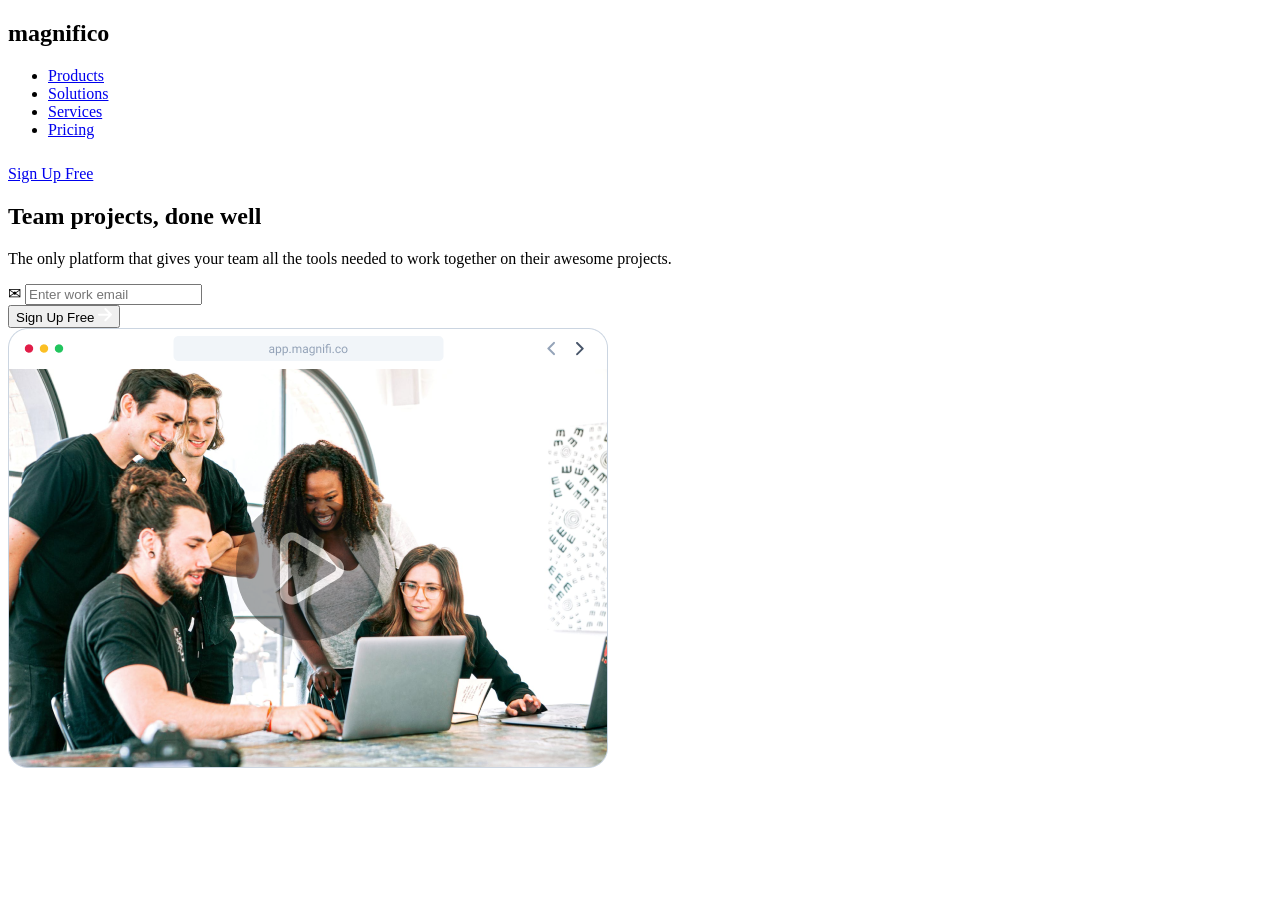
==== index.html @ 5f05c576 "добавил main в html" ====
<!doctype html>
<html lang="en">
  <head>
    <meta charset="UTF-8" />
    <meta name="viewport" content="width=device-width, initial-scale=1.0" />
    <title>Magnifico</title>
    <link rel="stylesheet" href="css/style.css" />
  </head>
  <body>
    <!-- // ограничить ширину страницы на 1280px и центрировать -->
    <section class="container">
      <!-- navigation bar -->
      <header class="header">
        <h1 class="header-title">magnifico</h1>
        <nav class="nav">
          <ul class="nav-list">
            <li class="nav-item"><a href="#" class="nav-link">Products</a></li>
            <li class="nav-item"><a href="#" class="nav-link">Solutions</a></li>
            <li class="nav-item"><a href="#" class="nav-link">Services</a></li>
            <li class="nav-item"><a href="#" class="nav-link">Pricing</a></li>
          </ul>
        </nav>
        <a href="#" class="button"
          >Sign Up Free<img src="images/header-arrow-right.svg" class=""
        /></a>
      </header>
      <!-- main part -->
      <main class="main">
        <h1 class="main-title">Team projects, done well</h1>
        <p class="main-subtitle">The only platform that gives your team all the tools needed to work together on their awesome projects. </p>
        <!-- field for sending mail and button -->
        <form class="main-email-form">
          <div class="input-group">
            <span class="icon">✉</span>
            <input type="email" placeholder="Enter work email" required />
          </div>
          <button type="submit" class="btn-submit">
            Sign Up Free <span><img src="images/main-arrow.svg" class="" /></span>
          </button>
        </form>
        <div class="main-image">
          <img src="images/main.png" alt="Main Image" />
        </div>
      </main>


    </section>
  </body>
</html>
---- css/style.css ----
/* базовые стили */
@import 'basic/reset.css';
@import 'basic/fonts.css';
@import 'basic/vars.css';
@import 'basic/global.css';


/* Home */
@import 'home/hero.css';
@import 'home/section.css';


/* Components */
@import 'components/footer.css';
@import 'components/header.css';
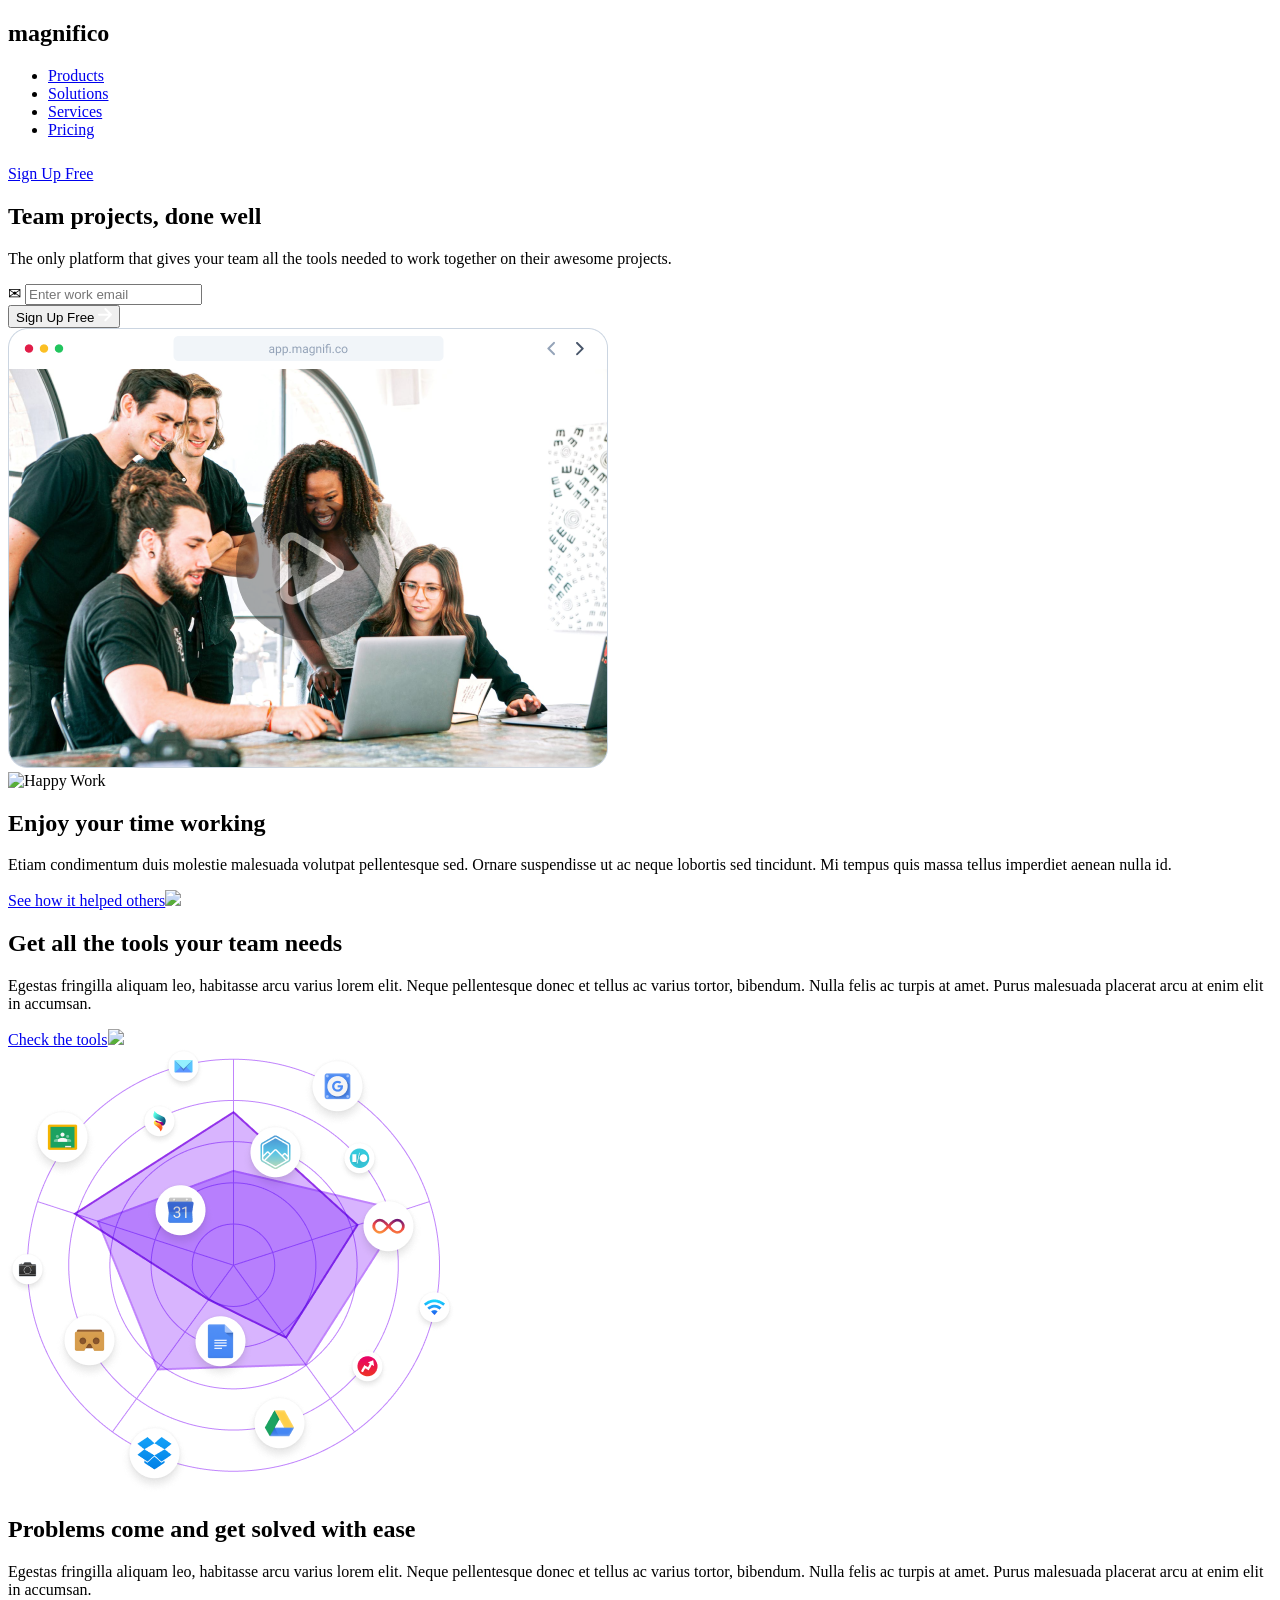
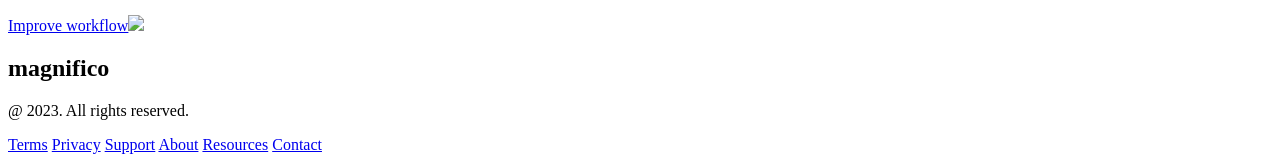
==== commit b87ffa74: "случайно доделал html и поправил css" ====
--- a/index.html
+++ b/index.html
@@ -24,10 +24,14 @@
           >Sign Up Free<img src="images/header-arrow-right.svg" class=""
         /></a>
       </header>
+
       <!-- main part -->
       <main class="main">
         <h1 class="main-title">Team projects, done well</h1>
-        <p class="main-subtitle">The only platform that gives your team all the tools needed to work together on their awesome projects. </p>
+        <p class="main-subtitle">
+          The only platform that gives your team all the tools needed to work
+          together on their awesome projects.
+        </p>
         <!-- field for sending mail and button -->
         <form class="main-email-form">
           <div class="input-group">
@@ -35,7 +39,8 @@
             <input type="email" placeholder="Enter work email" required />
           </div>
           <button type="submit" class="btn-submit">
-            Sign Up Free <span><img src="images/main-arrow.svg" class="" /></span>
+            Sign Up Free
+            <span><img src="images/main-arrow.svg" class="" /></span>
           </button>
         </form>
         <div class="main-image">
@@ -43,7 +48,94 @@
         </div>
       </main>
 
+      <!-- Happy-work -->
+      <section class="happy-work">
+        <div class="happy-work-images">
+          <img
+            class="happy-work-image"
+            src="images/Happy-section-image.png"
+            alt="Happy Work"
+          />
+        </div>
+        <div class="happy-work-content">
+          <h2 class="happy-work-title">Enjoy your time working</h2>
+          <p class="happy-work-subtitle">
+            Etiam condimentum duis molestie malesuada volutpat pellentesque sed.
+            Ornare suspendisse ut ac neque lobortis sed tincidunt. Mi tempus
+            quis massa tellus imperdiet aenean nulla id.
+          </p>
+          <a href="#" class="happy-work-link"
+            >See how it helped others<img
+              src="images/happy-work-arrow-blue.svg"
+              class="happy-work-arrow-blue"
+          /></a>
+        </div>
+      </section>
 
+      <!-- Tools-Team -->
+      <section class="tools-team">
+        <div class="tools-team-content">
+          <h2 class="tools-team-title">Get all the tools your team needs</h2>
+          <p class="tools-team-subtitle">
+            Egestas fringilla aliquam leo, habitasse arcu varius lorem elit.
+            Neque pellentesque donec et tellus ac varius tortor, bibendum. Nulla
+            felis ac turpis at amet. Purus malesuada placerat arcu at enim elit
+            in accumsan.
+          </p>
+          <a href="#" class="tools-team-link"
+            >Check the tools<img
+              src="images/happy-work-arrow-blue.svg"
+              class="happy-work-arrow-blue"
+          /></a>
+        </div>
+        <div class="tools-team-images">
+          <img
+            class="tools-team-image"
+            src="images/team-tools-images.png"
+            alt="Tools Team"
+          />
+        </div>
+      </section>
+
+      <!-- Problems-easy -->
+      <section class="problems-easy">
+        <div class="problems-easy">
+          <div class="problems-easy-content">
+            <h2 class="problems-easy-title">
+              Problems come and get solved with ease
+            </h2>
+            <p class="problems-easy-subtitle">
+              Egestas fringilla aliquam leo, habitasse arcu varius lorem elit.
+              Neque pellentesque donec et tellus ac varius tortor, bibendum.
+              Nulla felis ac turpis at amet. Purus malesuada placerat arcu at
+              enim elit in accumsan.
+            </p>
+            <a href="#" class="problems-easy-link"
+              >Improve workflow<img
+                src="images/happy-work-arrow-blue.svg"
+                class="happy-work-arrow-blue"
+            /></a>
+          </div>
+        </div>
+      </section>
+
+      <!-- Footer -->
+      <footer class="footer">
+        <div class="footer-logo">
+          <h2 class="footer-logo-text">magnifico</h2>
+        </div>
+        <div class="license">
+          <p class="license-text">@ 2023. All rights reserved.</p>
+        </div>
+        <div class="helpful-links">
+          <a href="#" class="helpful-link">Terms</a>
+          <a href="#" class="helpful-link">Privacy</a>
+          <a href="#" class="helpful-link">Support</a>
+          <a href="#" class="helpful-link">About</a>
+          <a href="#" class="helpful-link">Resources</a>
+          <a href="#" class="helpful-link">Contact</a>
+        </div>
+      </footer>
     </section>
   </body>
 </html>
--- a/css/style.css
+++ b/css/style.css
@@ -6,11 +6,12 @@
 
 
 /* Home */
-@import 'home/hero.css';
-@import 'home/section.css';
+@import 'components/header.css';
+@import 'components/footer.css';
 
 
 /* Components */
-@import 'components/footer.css';
-@import 'components/header.css';
+@import 'components/happy-work.css';
+@import 'components/tools-team.css';
+@import 'home/problems-easy.css';
 
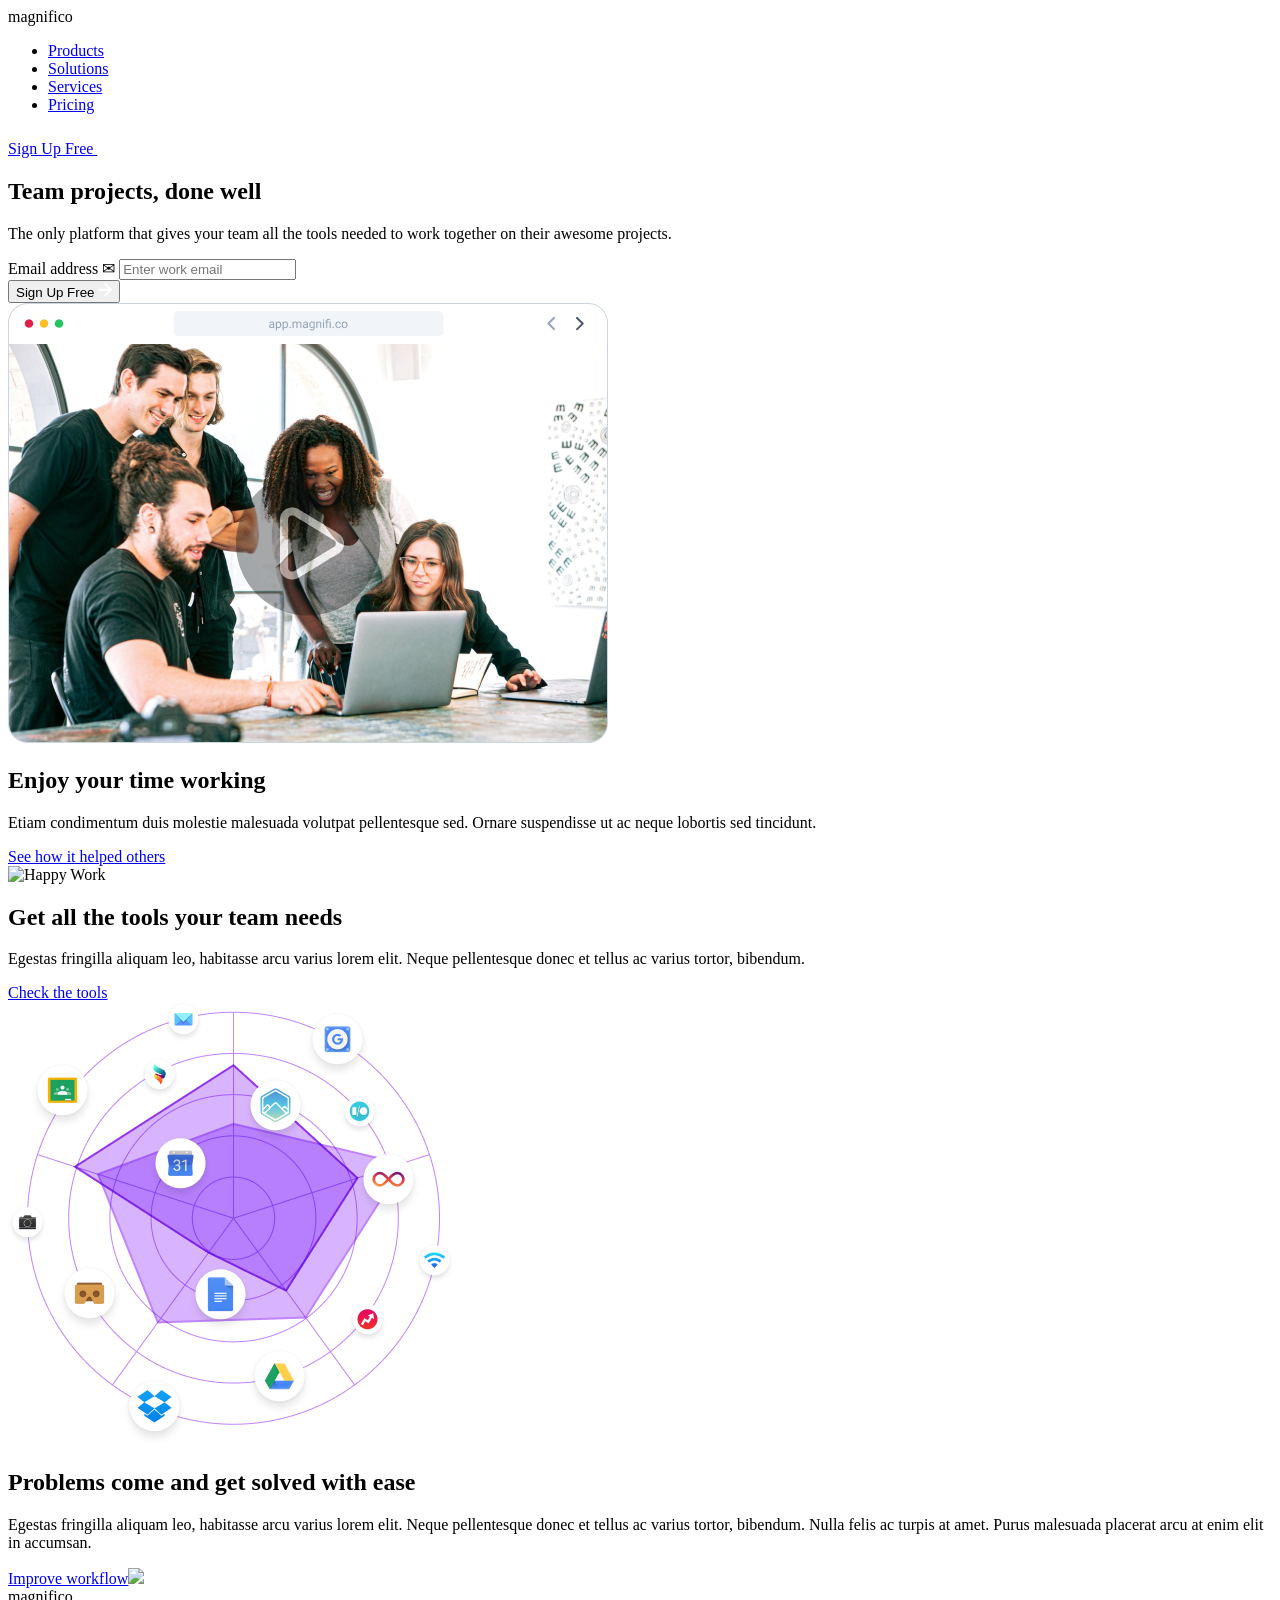
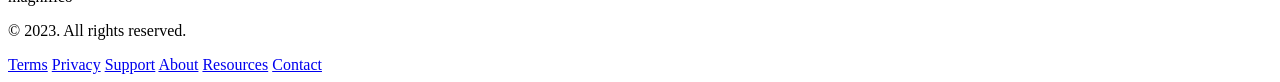
==== commit 7432972a: "опять поправил html" ====
--- a/index.html
+++ b/index.html
@@ -3,15 +3,13 @@
   <head>
     <meta charset="UTF-8" />
     <meta name="viewport" content="width=device-width, initial-scale=1.0" />
-    <title>Magnifico</title>
+    <title>Magnifico - Team Projects Done Well</title>
     <link rel="stylesheet" href="css/style.css" />
   </head>
   <body>
-    <!-- // ограничить ширину страницы на 1280px и центрировать -->
-    <section class="container">
-      <!-- navigation bar -->
+    <div class="container">
       <header class="header">
-        <h1 class="header-title">magnifico</h1>
+        <div class="header-logo">magnifico</div>
         <nav class="nav">
           <ul class="nav-list">
             <li class="nav-item"><a href="#" class="nav-link">Products</a></li>
@@ -20,122 +18,118 @@
             <li class="nav-item"><a href="#" class="nav-link">Pricing</a></li>
           </ul>
         </nav>
-        <a href="#" class="button"
-          >Sign Up Free<img src="images/header-arrow-right.svg" class=""
-        /></a>
+        <a href="#" class="button">
+          Sign Up Free
+          <img src="images/header-arrow-right.svg" alt=""  />
+        </a>
       </header>
 
-      <!-- main part -->
       <main class="main">
-        <h1 class="main-title">Team projects, done well</h1>
-        <p class="main-subtitle">
-          The only platform that gives your team all the tools needed to work
-          together on their awesome projects.
-        </p>
-        <!-- field for sending mail and button -->
-        <form class="main-email-form">
-          <div class="input-group">
-            <span class="icon">✉</span>
-            <input type="email" placeholder="Enter work email" required />
+
+        <!-- team projects -->
+        <section class="hero">
+          <h1 class="main-title">Team projects, done well</h1>
+          <p class="main-subtitle">
+            The only platform that gives your team all the tools needed to work
+            together on their awesome projects.
+          </p>
+          <!-- form email -->
+          <form class="main-email-form">
+            <div class="input-group">
+              <label for="email-input" class="visually-hidden"
+                >Email address</label
+              >
+              <span class="icon" >✉</span>
+              <input
+                type="email"
+                id="email-input"
+                placeholder="Enter work email"
+                required
+              />
+            </div>
+            <button type="submit" class="btn-submit">
+              Sign Up Free
+              <span
+                ><img src="images/main-arrow.svg" alt="" 
+              /></span>
+            </button>
+          </form>
+
+          <div class="main-image">
+            <img src="images/main.png" alt="Dashboard interface preview" />
           </div>
-          <button type="submit" class="btn-submit">
-            Sign Up Free
-            <span><img src="images/main-arrow.svg" class="" /></span>
-          </button>
-        </form>
-        <div class="main-image">
-          <img src="images/main.png" alt="Main Image" />
-        </div>
+        </section>
+
+        <!-- Happy-work -->
+        <section class="feature-section">
+          <div class="feature-content">
+            <h2 class="feature-title">Enjoy your time working</h2>
+            <p class="feature-subtitle">
+              Etiam condimentum duis molestie malesuada volutpat pellentesque
+              sed. Ornare suspendisse ut ac neque lobortis sed tincidunt.
+            </p>
+            <a href="#" class="feature-link">See how it helped others</a>
+          </div>
+          <div class="feature-image">
+            <img src="images/Happy-section-image.png" alt="Happy Work" />
+          </div>
+        </section>
+
+        <!-- Tools-Team -->
+        <section class="feature-section feature-reverse">
+          <div class="feature-content">
+            <h2 class="feature-title">Get all the tools your team needs</h2>
+            <p class="feature-subtitle">
+              Egestas fringilla aliquam leo, habitasse arcu varius lorem elit.
+              Neque pellentesque donec et tellus ac varius tortor, bibendum.
+            </p>
+            <a href="#" class="feature-link">Check the tools</a>
+          </div>
+          <div class="feature-image">
+            <img src="images/team-tools-images.png" alt="Tools Team" />
+          </div>
+        </section>
+
+        <!-- problems-easy -->
+        <section class="problems-easy">
+          <div class="problems-easy">
+            <div class="problems-easy-content">
+              <h2 class="problems-easy-title">
+                Problems come and get solved with ease
+              </h2>
+              <p class="problems-easy-subtitle">
+                Egestas fringilla aliquam leo, habitasse arcu varius lorem elit.
+                Neque pellentesque donec et tellus ac varius tortor, bibendum.
+                Nulla felis ac turpis at amet. Purus malesuada placerat arcu at
+                enim elit in accumsan.
+              </p>
+              <a href="#" class="problems-easy-link"
+                >Improve workflow<img
+                  src="images/happy-work-arrow-blue.svg"
+                  class="happy-work-arrow-blue"
+              /></a>
+            </div>
+          </div>
+        </section>
       </main>
 
-      <!-- Happy-work -->
-      <section class="happy-work">
-        <div class="happy-work-images">
-          <img
-            class="happy-work-image"
-            src="images/Happy-section-image.png"
-            alt="Happy Work"
-          />
-        </div>
-        <div class="happy-work-content">
-          <h2 class="happy-work-title">Enjoy your time working</h2>
-          <p class="happy-work-subtitle">
-            Etiam condimentum duis molestie malesuada volutpat pellentesque sed.
-            Ornare suspendisse ut ac neque lobortis sed tincidunt. Mi tempus
-            quis massa tellus imperdiet aenean nulla id.
-          </p>
-          <a href="#" class="happy-work-link"
-            >See how it helped others<img
-              src="images/happy-work-arrow-blue.svg"
-              class="happy-work-arrow-blue"
-          /></a>
-        </div>
-      </section>
-
-      <!-- Tools-Team -->
-      <section class="tools-team">
-        <div class="tools-team-content">
-          <h2 class="tools-team-title">Get all the tools your team needs</h2>
-          <p class="tools-team-subtitle">
-            Egestas fringilla aliquam leo, habitasse arcu varius lorem elit.
-            Neque pellentesque donec et tellus ac varius tortor, bibendum. Nulla
-            felis ac turpis at amet. Purus malesuada placerat arcu at enim elit
-            in accumsan.
-          </p>
-          <a href="#" class="tools-team-link"
-            >Check the tools<img
-              src="images/happy-work-arrow-blue.svg"
-              class="happy-work-arrow-blue"
-          /></a>
-        </div>
-        <div class="tools-team-images">
-          <img
-            class="tools-team-image"
-            src="images/team-tools-images.png"
-            alt="Tools Team"
-          />
-        </div>
-      </section>
-
-      <!-- Problems-easy -->
-      <section class="problems-easy">
-        <div class="problems-easy">
-          <div class="problems-easy-content">
-            <h2 class="problems-easy-title">
-              Problems come and get solved with ease
-            </h2>
-            <p class="problems-easy-subtitle">
-              Egestas fringilla aliquam leo, habitasse arcu varius lorem elit.
-              Neque pellentesque donec et tellus ac varius tortor, bibendum.
-              Nulla felis ac turpis at amet. Purus malesuada placerat arcu at
-              enim elit in accumsan.
-            </p>
-            <a href="#" class="problems-easy-link"
-              >Improve workflow<img
-                src="images/happy-work-arrow-blue.svg"
-                class="happy-work-arrow-blue"
-            /></a>
-          </div>
-        </div>
-      </section>
-
-      <!-- Footer -->
+      <!-- footer -->
       <footer class="footer">
         <div class="footer-logo">
-          <h2 class="footer-logo-text">magnifico</h2>
+          <span class="footer-logo-text">magnifico</span>
         </div>
         <div class="license">
-          <p class="license-text">@ 2023. All rights reserved.</p>
+          <p class="license-text">&copy; 2023. All rights reserved.</p>
         </div>
-        <div class="helpful-links">
+        <nav class="helpful-links">
           <a href="#" class="helpful-link">Terms</a>
           <a href="#" class="helpful-link">Privacy</a>
           <a href="#" class="helpful-link">Support</a>
           <a href="#" class="helpful-link">About</a>
           <a href="#" class="helpful-link">Resources</a>
           <a href="#" class="helpful-link">Contact</a>
-        </div>
+        </nav>
       </footer>
-    </section>
+    </div>
   </body>
 </html>
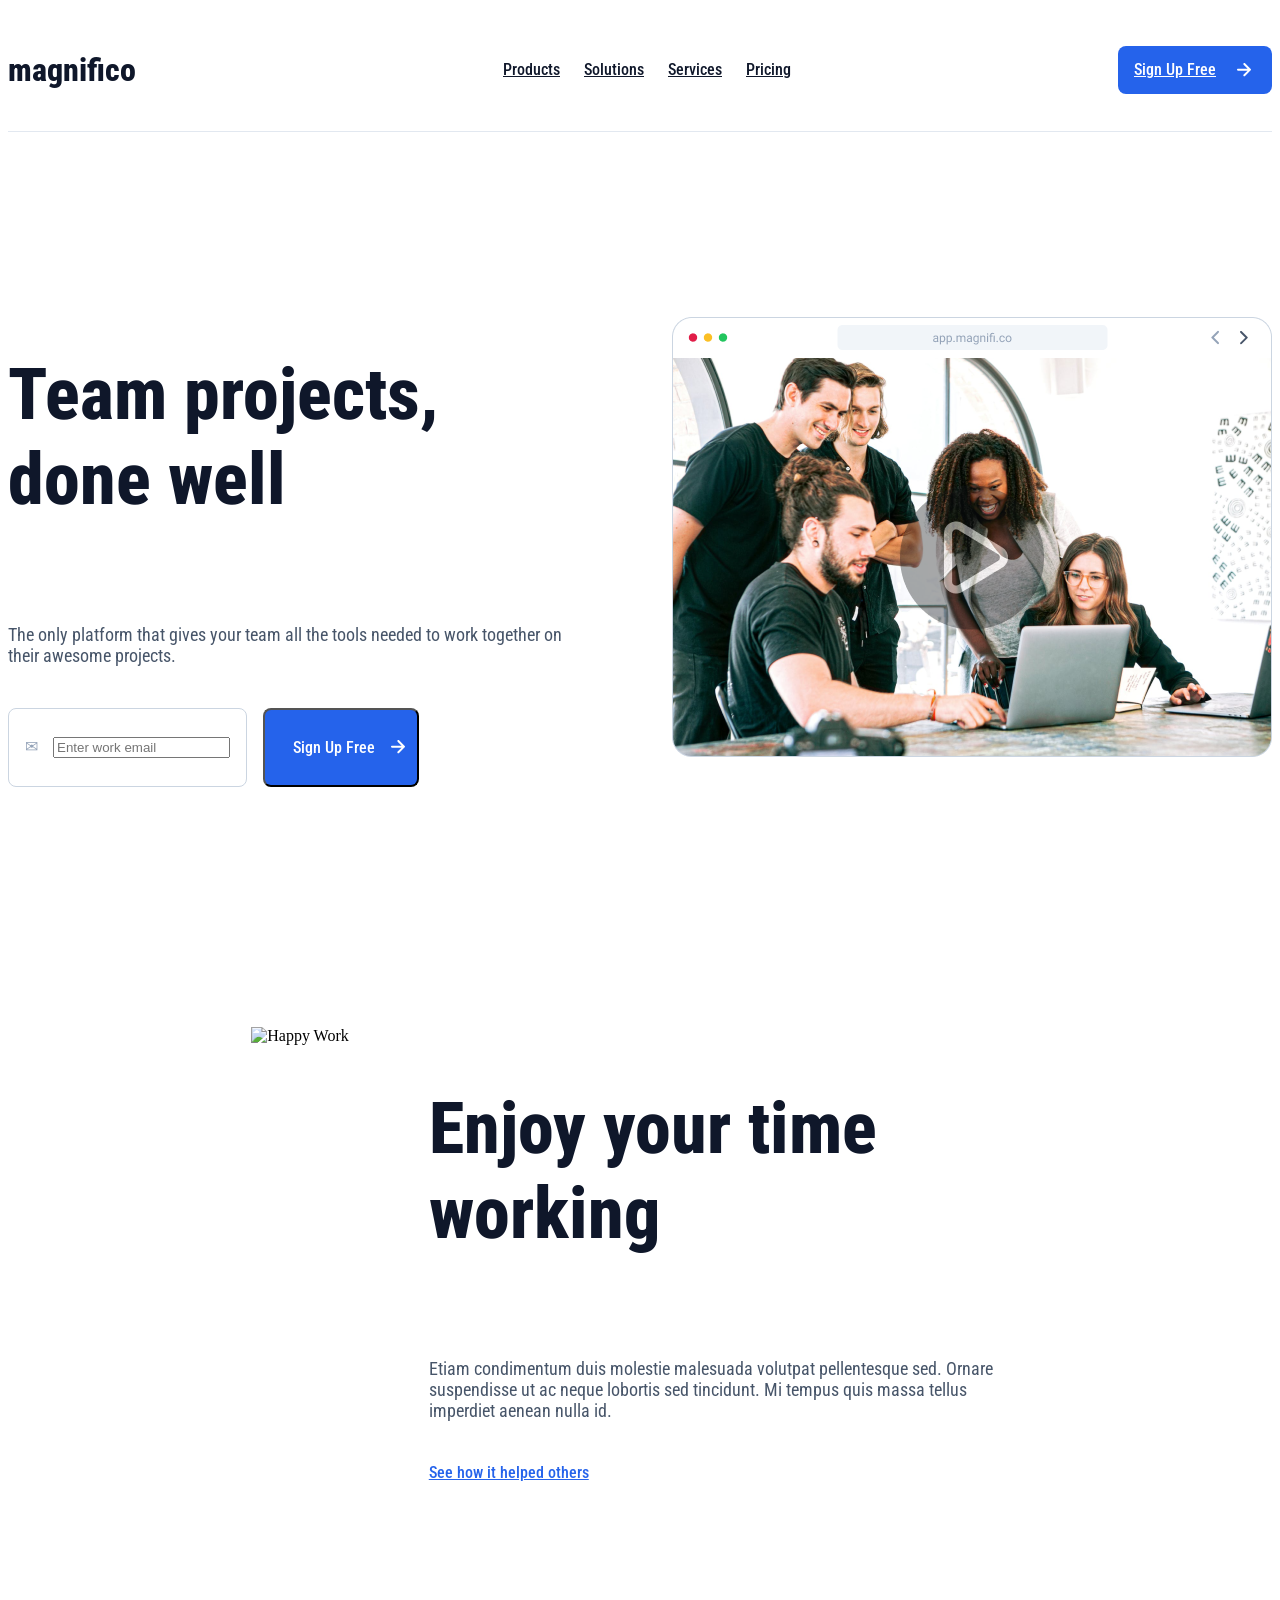
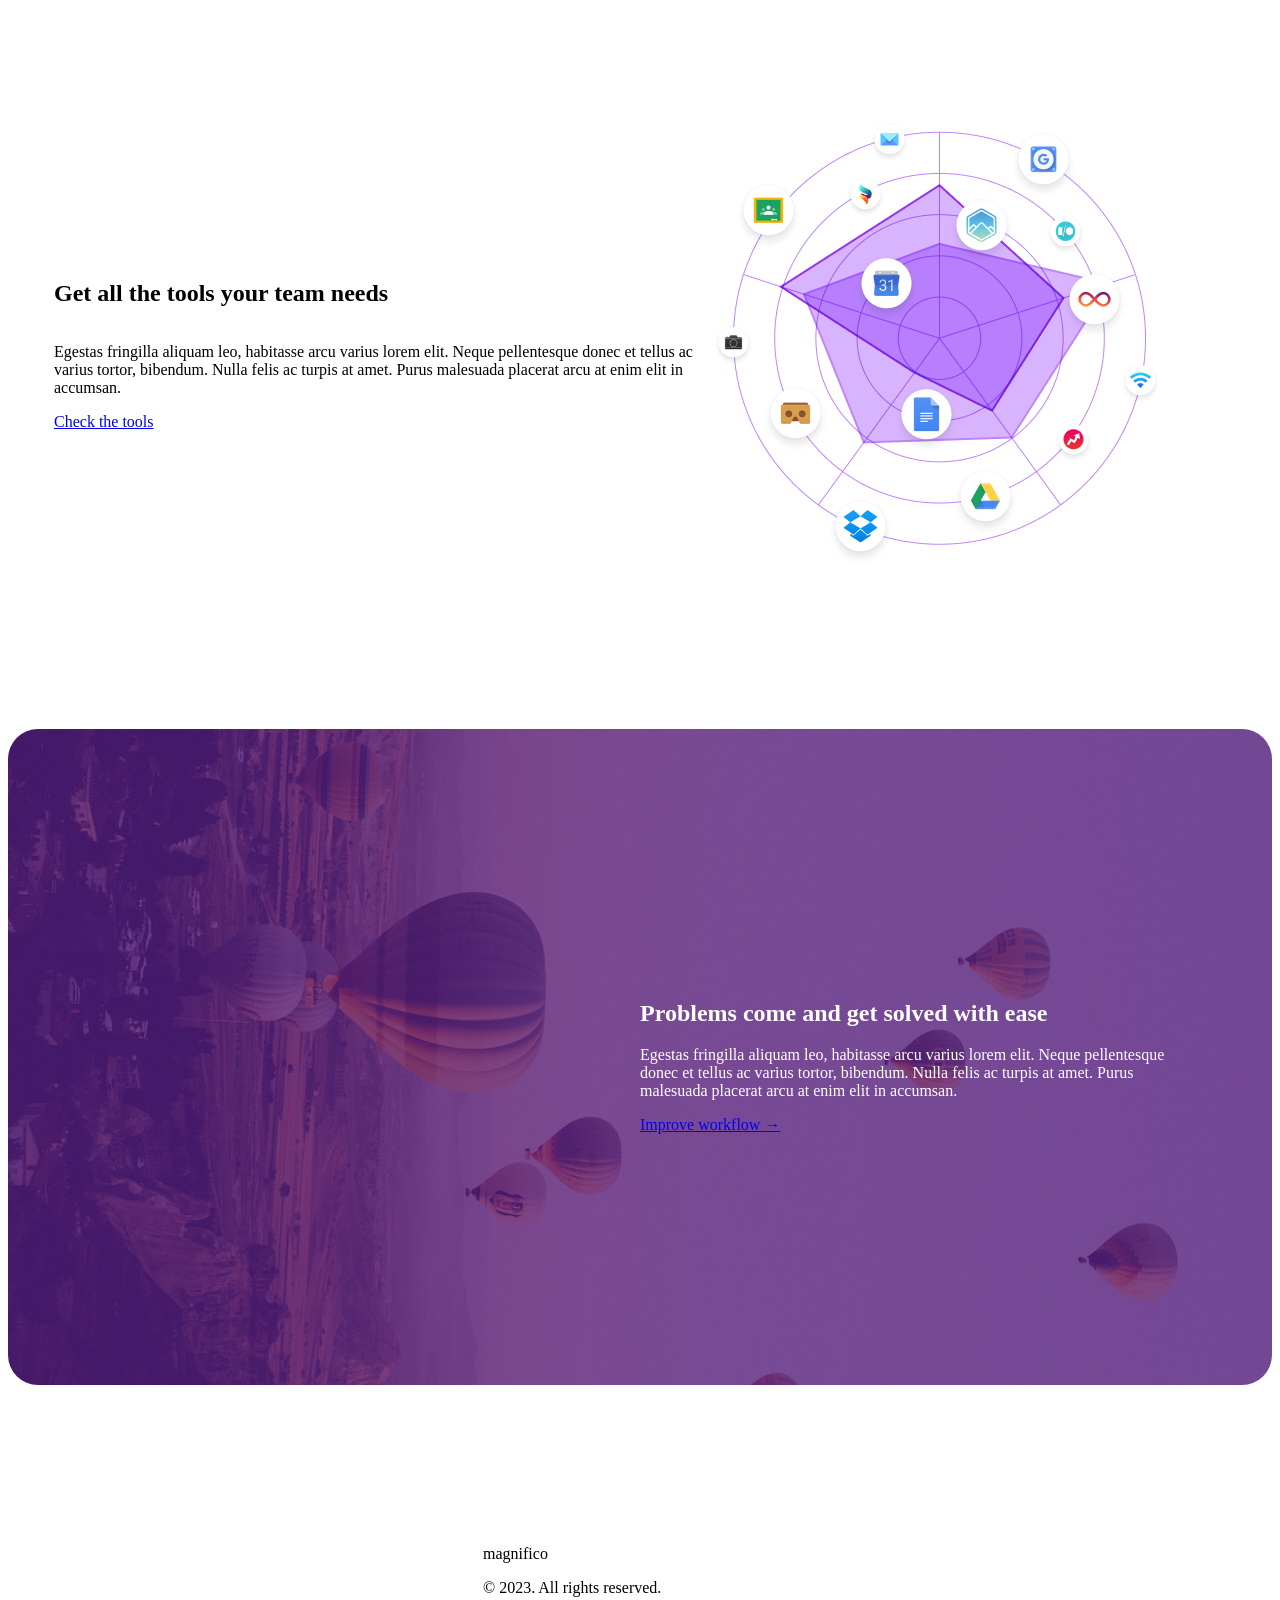
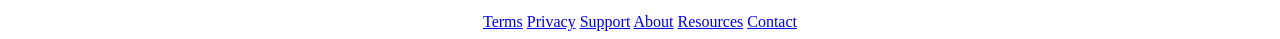
==== commit 3c1959e4: "добавил шрифты, опять поправил html, сделал половину css, сделал переменные" ====
--- a/index.html
+++ b/index.html
@@ -18,96 +18,111 @@
             <li class="nav-item"><a href="#" class="nav-link">Pricing</a></li>
           </ul>
         </nav>
-        <a href="#" class="button">
+        <a href="#" class="header-button">
           Sign Up Free
-          <img src="images/header-arrow-right.svg" alt=""  />
+          <img src="images/header-arrow-right.svg" alt="" />
         </a>
       </header>
 
       <main class="main">
-
         <!-- team projects -->
         <section class="hero">
-          <h1 class="main-title">Team projects, done well</h1>
-          <p class="main-subtitle">
-            The only platform that gives your team all the tools needed to work
-            together on their awesome projects.
-          </p>
-          <!-- form email -->
-          <form class="main-email-form">
-            <div class="input-group">
-              <label for="email-input" class="visually-hidden"
-                >Email address</label
-              >
-              <span class="icon" >✉</span>
-              <input
-                type="email"
-                id="email-input"
-                placeholder="Enter work email"
-                required
-              />
+          <div class="hero-content-form">
+            <div class="hero-content">
+              <h1 class="main-title">Team projects, done well</h1>
+              <p class="main-subtitle">
+                The only platform that gives your team all the tools needed to
+                work together on their awesome projects.
+              </p>
             </div>
-            <button type="submit" class="btn-submit">
-              Sign Up Free
-              <span
-                ><img src="images/main-arrow.svg" alt="" 
-              /></span>
-            </button>
-          </form>
-
+            <!-- form email -->
+            <form class="main-email-form">
+              <div class="input-group">
+                <span class="hero-form-icon">✉</span>
+                <input
+                  type="email"
+                  class="email-input"
+                  placeholder="Enter work email"
+                  required
+                />
+              </div>
+              <button type="submit" class="hero-form-btn">
+                <p class="hero-form-btn-text">Sign Up Free</p>
+                <span class="hero-form-btn-span"
+                  ><img src="images/main-arrow.svg" alt=""
+                /></span>
+              </button>
+            </form>
+          </div>
           <div class="main-image">
             <img src="images/main.png" alt="Dashboard interface preview" />
           </div>
         </section>
 
         <!-- Happy-work -->
-        <section class="feature-section">
-          <div class="feature-content">
-            <h2 class="feature-title">Enjoy your time working</h2>
-            <p class="feature-subtitle">
+        <section class="happy-work">
+          <img
+            class="happy-work-image"
+            src="images/Happy-section-image.png"
+            alt="Happy Work"
+          />
+          <div class="happy-work-content">
+            <h2 class="happy-work-title">Enjoy your time working</h2>
+            <p class="happy-work-subtitle">
               Etiam condimentum duis molestie malesuada volutpat pellentesque
-              sed. Ornare suspendisse ut ac neque lobortis sed tincidunt.
+              sed. Ornare suspendisse ut ac neque lobortis sed tincidunt. Mi
+              tempus quis massa tellus imperdiet aenean nulla id.
             </p>
-            <a href="#" class="feature-link">See how it helped others</a>
-          </div>
-          <div class="feature-image">
-            <img src="images/Happy-section-image.png" alt="Happy Work" />
+            <a href="#" class="happy-work-link"
+              >See how it helped others<img
+                src="images/happy-work-arrow-blue.svg"
+                class="happy-work-arrow-blue"
+            /></a>
           </div>
         </section>
 
         <!-- Tools-Team -->
-        <section class="feature-section feature-reverse">
-          <div class="feature-content">
-            <h2 class="feature-title">Get all the tools your team needs</h2>
-            <p class="feature-subtitle">
+        <section class="tools-team">
+          <div class="tools-team-content">
+            <h2 class="tools-team-title">Get all the tools your team needs</h2>
+            <p class="tools-team-subtitle">
               Egestas fringilla aliquam leo, habitasse arcu varius lorem elit.
               Neque pellentesque donec et tellus ac varius tortor, bibendum.
+              Nulla felis ac turpis at amet. Purus malesuada placerat arcu at
+              enim elit in accumsan.
             </p>
-            <a href="#" class="feature-link">Check the tools</a>
+            <a href="#" class="tools-team-link"
+              >Check the tools<img
+                src="images/happy-work-arrow-blue.svg"
+                class="happy-work-arrow-blue"
+            /></a>
           </div>
-          <div class="feature-image">
-            <img src="images/team-tools-images.png" alt="Tools Team" />
+          <div class="tools-team-images">
+            <img
+              class="tools-team-image"
+              src="images/team-tools-images.png"
+              alt="Tools Team"
+            />
           </div>
         </section>
 
         <!-- problems-easy -->
-        <section class="problems-easy">
-          <div class="problems-easy">
-            <div class="problems-easy-content">
-              <h2 class="problems-easy-title">
+        <section class="problem-section">
+          <div class="problem-wrapper">
+            <div class="problem-content">
+              <h2 class="problem-title">
                 Problems come and get solved with ease
               </h2>
-              <p class="problems-easy-subtitle">
+              <p class="problem-subtitle">
                 Egestas fringilla aliquam leo, habitasse arcu varius lorem elit.
                 Neque pellentesque donec et tellus ac varius tortor, bibendum.
                 Nulla felis ac turpis at amet. Purus malesuada placerat arcu at
                 enim elit in accumsan.
               </p>
-              <a href="#" class="problems-easy-link"
-                >Improve workflow<img
-                  src="images/happy-work-arrow-blue.svg"
-                  class="happy-work-arrow-blue"
-              /></a>
+              <a href="#" class="problem-link">
+                Improve workflow
+                <span class="arrow">&rarr;</span>
+              </a>
             </div>
           </div>
         </section>
--- a/css/style.css
+++ b/css/style.css
@@ -5,13 +5,17 @@
 @import 'basic/global.css';
 
 
-/* Home */
+/* Components */
 @import 'components/header.css';
 @import 'components/footer.css';
 
 
-/* Components */
-@import 'components/happy-work.css';
-@import 'components/tools-team.css';
+/* Home */
+@import 'home/hero-section.css';
+@import 'home/happy-work.css';
+@import 'home/tools-team.css';
 @import 'home/problems-easy.css';
 
+
+
+
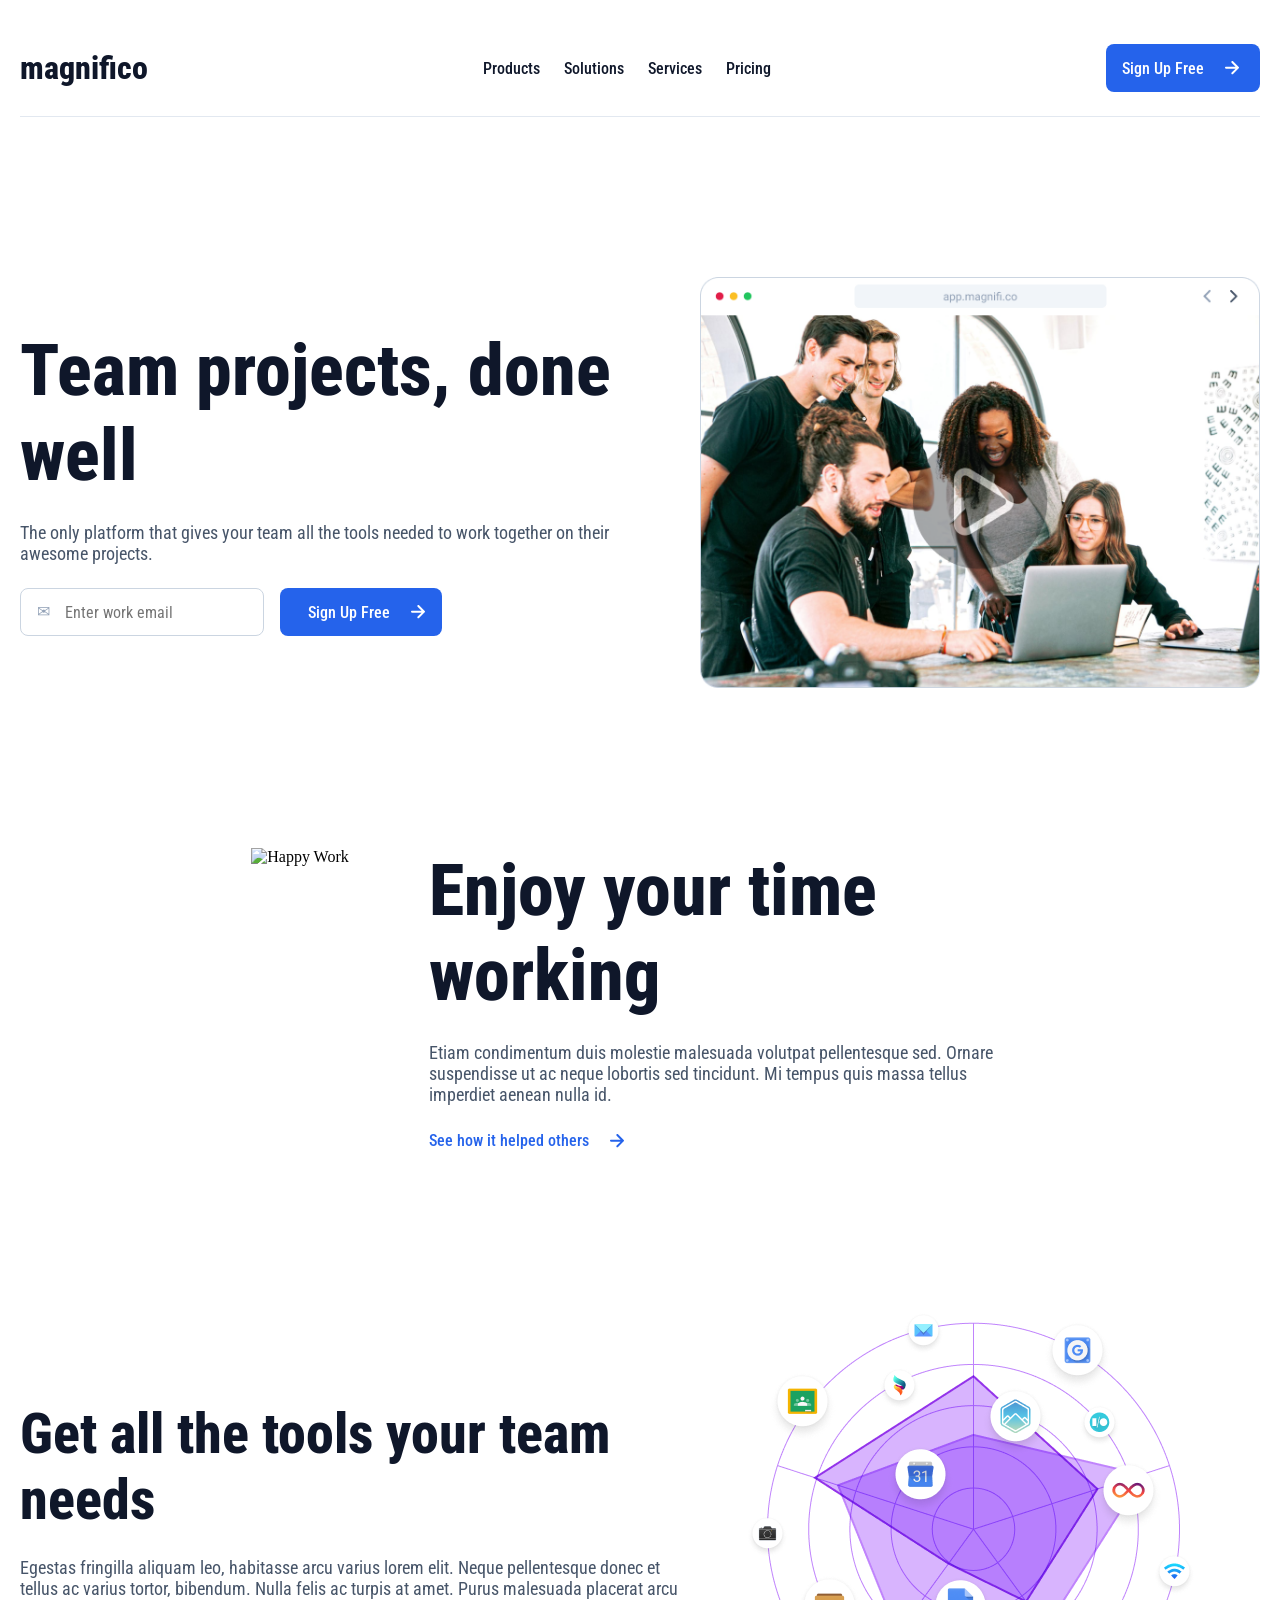
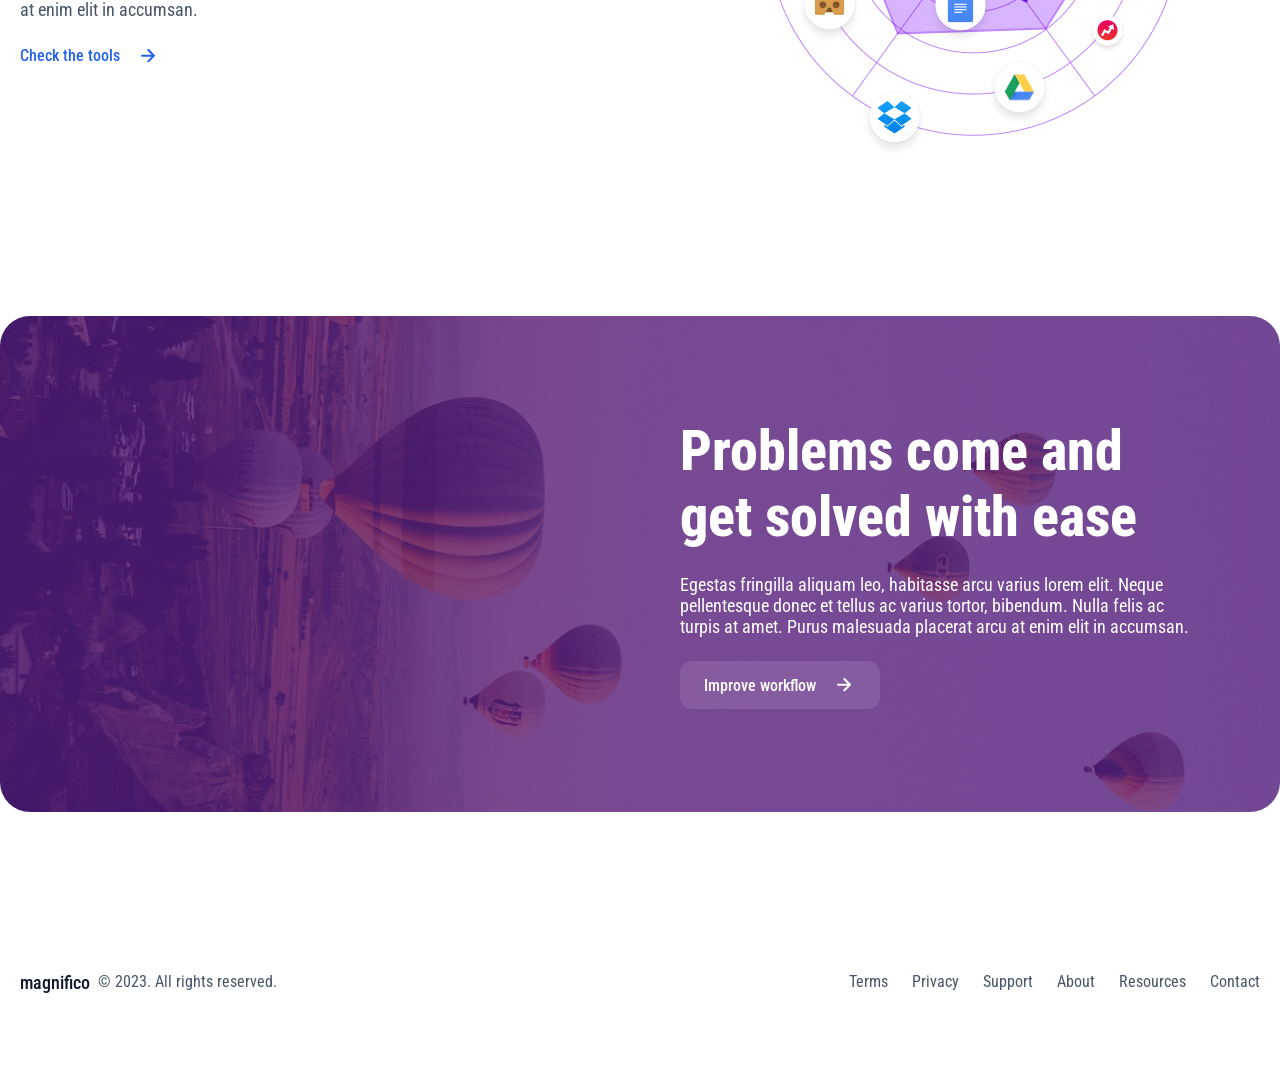
==== commit a6b0c292: "опять поправил html и почти готов css" ====
--- a/index.html
+++ b/index.html
@@ -20,7 +20,7 @@
         </nav>
         <a href="#" class="header-button">
           Sign Up Free
-          <img src="images/header-arrow-right.svg" alt="" />
+          <img src="images/white-arrow-right.svg" alt="" />
         </a>
       </header>
 
@@ -49,13 +49,16 @@
               <button type="submit" class="hero-form-btn">
                 <p class="hero-form-btn-text">Sign Up Free</p>
                 <span class="hero-form-btn-span"
-                  ><img src="images/main-arrow.svg" alt=""
+                  ><img src="images/white-arrow-right.svg" alt=""
                 /></span>
               </button>
             </form>
           </div>
           <div class="main-image">
-            <img src="images/main.png" alt="Dashboard interface preview" />
+            <img
+              src="images/hero-images.png"
+              alt="Dashboard interface preview"
+            />
           </div>
         </section>
 
@@ -75,7 +78,7 @@
             </p>
             <a href="#" class="happy-work-link"
               >See how it helped others<img
-                src="images/happy-work-arrow-blue.svg"
+                src="images/blue-arrow-right.svg"
                 class="happy-work-arrow-blue"
             /></a>
           </div>
@@ -92,9 +95,7 @@
               enim elit in accumsan.
             </p>
             <a href="#" class="tools-team-link"
-              >Check the tools<img
-                src="images/happy-work-arrow-blue.svg"
-                class="happy-work-arrow-blue"
+              >Check the tools<img src="images/blue-arrow-right.svg"
             /></a>
           </div>
           <div class="tools-team-images">
@@ -109,6 +110,7 @@
         <!-- problems-easy -->
         <section class="problem-section">
           <div class="problem-wrapper">
+            <div class="imitation-of-space"></div>
             <div class="problem-content">
               <h2 class="problem-title">
                 Problems come and get solved with ease
@@ -121,7 +123,7 @@
               </p>
               <a href="#" class="problem-link">
                 Improve workflow
-                <span class="arrow">&rarr;</span>
+                <img src="images/white-arrow-right.svg" />
               </a>
             </div>
           </div>
@@ -133,16 +135,30 @@
         <div class="footer-logo">
           <span class="footer-logo-text">magnifico</span>
         </div>
-        <div class="license">
-          <p class="license-text">&copy; 2023. All rights reserved.</p>
+        <div class="footer-license">
+          <p class="footer-license-text">&copy; 2023. All rights reserved.</p>
         </div>
         <nav class="helpful-links">
-          <a href="#" class="helpful-link">Terms</a>
-          <a href="#" class="helpful-link">Privacy</a>
-          <a href="#" class="helpful-link">Support</a>
-          <a href="#" class="helpful-link">About</a>
-          <a href="#" class="helpful-link">Resources</a>
-          <a href="#" class="helpful-link">Contact</a>
+          <ul class="footer-helpful-list-links">
+            <li class="footer-helpful-list-link">
+              <a href="#" class="footer-helpful-list-link-item">Terms</a>
+            </li>
+            <li class="footer-helpful-list-link">
+              <a href="#" class="footer-helpful-list-link-item">Privacy</a>
+            </li>
+            <li class="footer-helpful-list-link">
+              <a href="#" class="footer-helpful-list-link-item">Support</a>
+            </li>
+            <li class="footer-helpful-list-link">
+              <a href="#" class="footer-helpful-list-link-item">About</a>
+            </li>
+            <li class="footer-helpful-list-link">
+              <a href="#" class="footer-helpful-list-link-item">Resources</a>
+            </li>
+            <li class="footer-helpful-list-link">
+              <a href="#" class="footer-helpful-list-link-item">Contact</a>
+            </li>
+          </ul>
         </nav>
       </footer>
     </div>
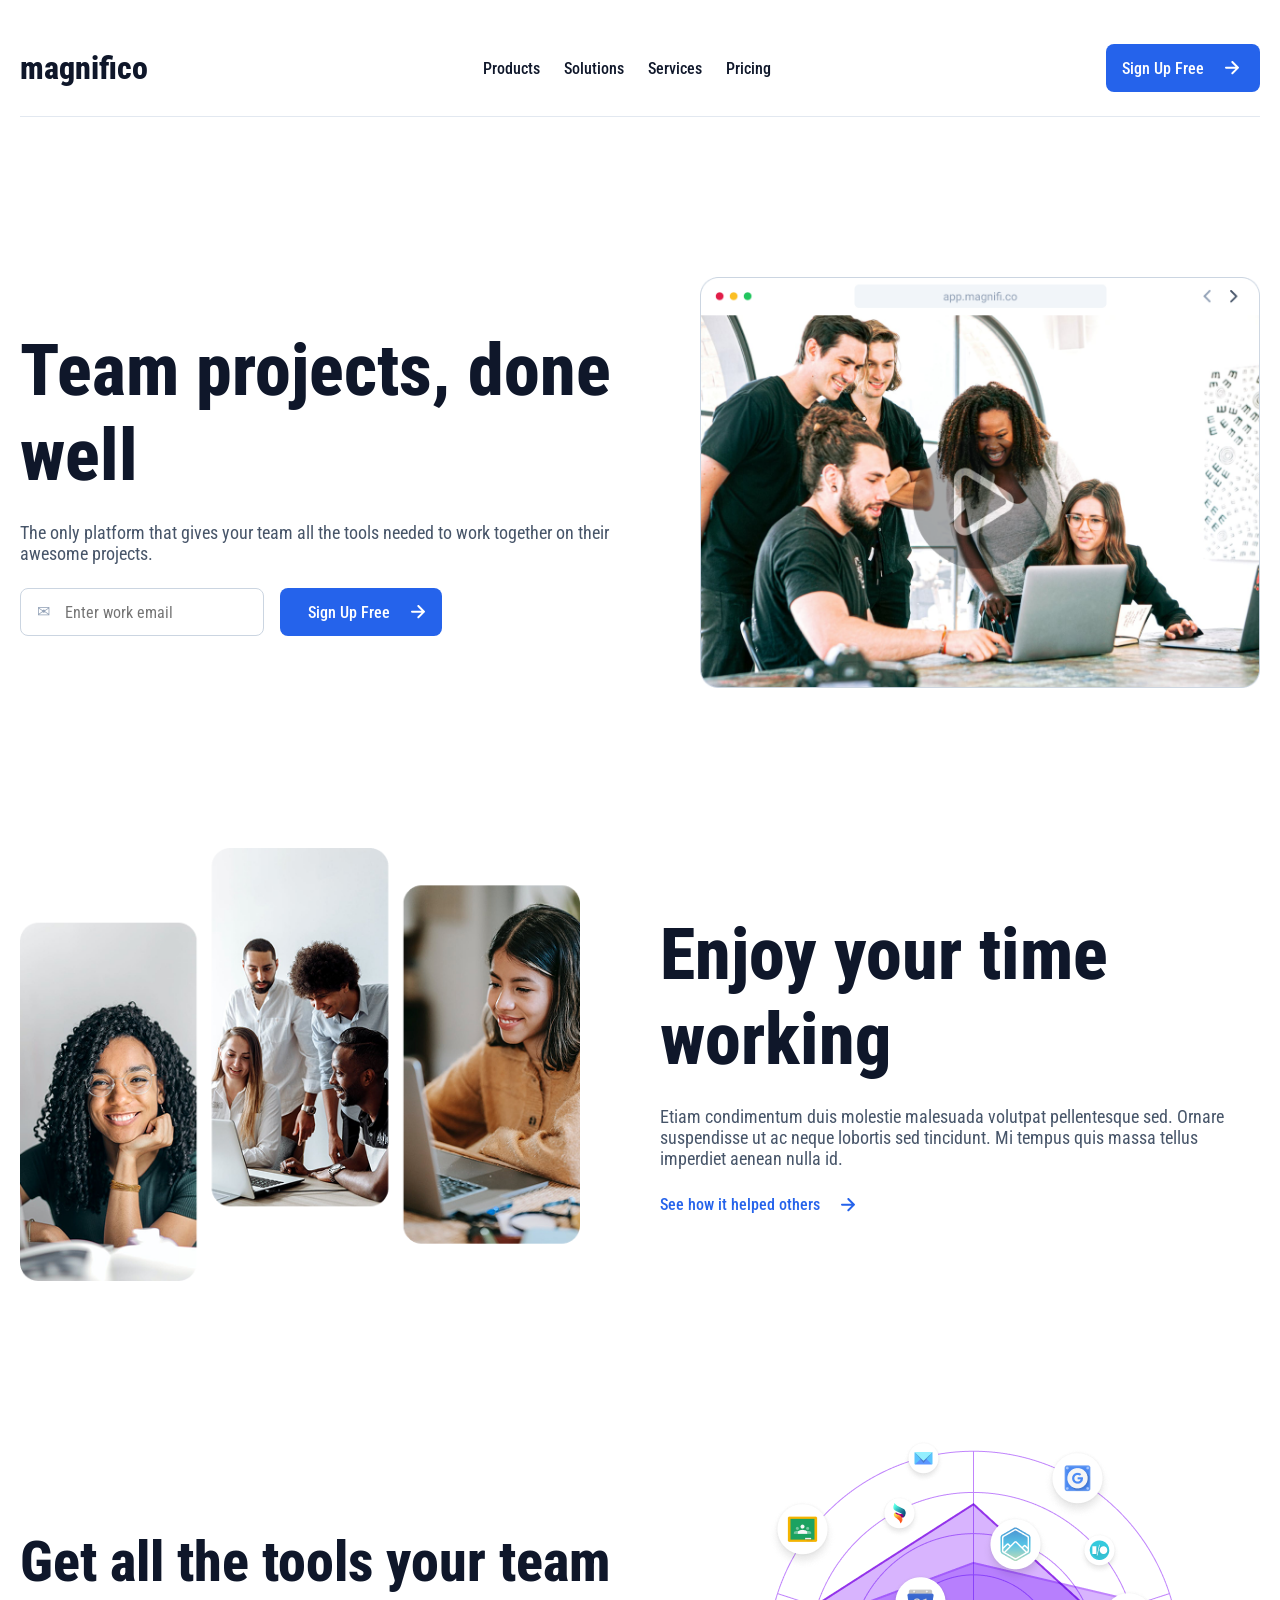
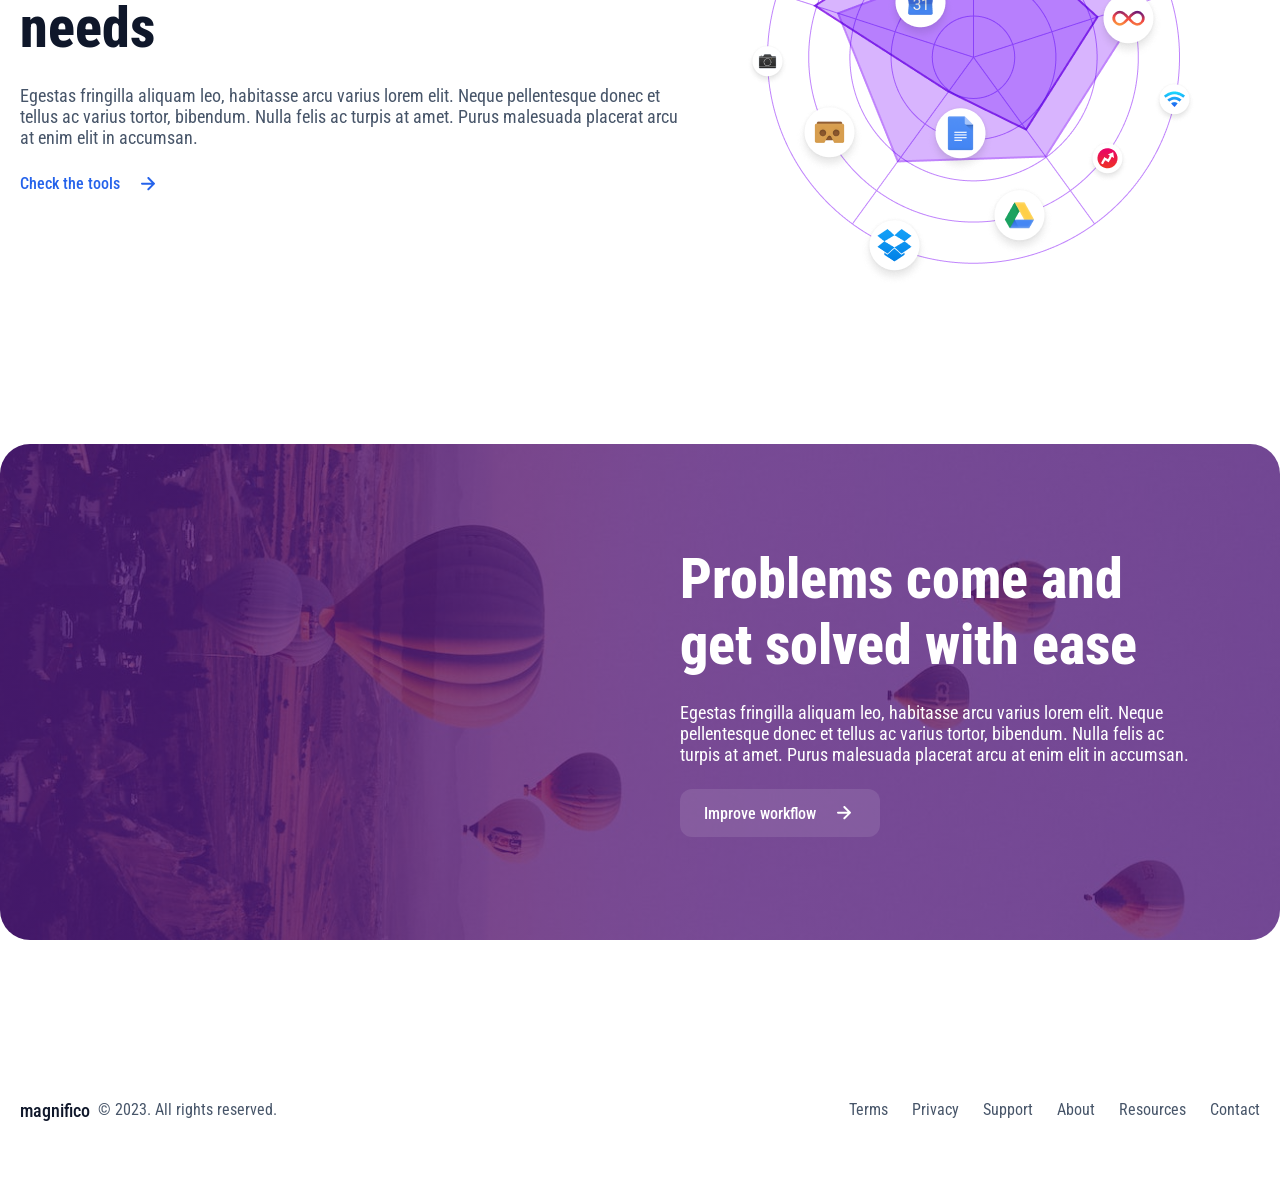
==== commit 001bb4a0: "исправил" ====
--- a/index.html
+++ b/index.html
@@ -8,6 +8,8 @@
   </head>
   <body>
     <div class="container">
+
+      <!-- header -->
       <header class="header">
         <div class="header-logo">magnifico</div>
         <nav class="nav">
@@ -20,11 +22,12 @@
         </nav>
         <a href="#" class="header-button">
           Sign Up Free
-          <img src="images/white-arrow-right.svg" alt="" />
+          <img src="images/white-arrow-right.svg" alt="" class="white-arrow-right" />
         </a>
       </header>
 
       <main class="main">
+
         <!-- team projects -->
         <section class="hero">
           <div class="hero-content-form">
@@ -49,7 +52,7 @@
               <button type="submit" class="hero-form-btn">
                 <p class="hero-form-btn-text">Sign Up Free</p>
                 <span class="hero-form-btn-span"
-                  ><img src="images/white-arrow-right.svg" alt=""
+                  ><img src="images/white-arrow-right.svg" alt="" class="white-arrow-right"
                 /></span>
               </button>
             </form>
@@ -66,7 +69,7 @@
         <section class="happy-work">
           <img
             class="happy-work-image"
-            src="images/Happy-section-image.png"
+            src="images/happy-section-image.png"
             alt="Happy Work"
           />
           <div class="happy-work-content">
@@ -79,7 +82,7 @@
             <a href="#" class="happy-work-link"
               >See how it helped others<img
                 src="images/blue-arrow-right.svg"
-                class="happy-work-arrow-blue"
+                class="blue-arrow-right"
             /></a>
           </div>
         </section>
@@ -95,7 +98,7 @@
               enim elit in accumsan.
             </p>
             <a href="#" class="tools-team-link"
-              >Check the tools<img src="images/blue-arrow-right.svg"
+              >Check the tools<img class="blue-arrow-right" src="images/blue-arrow-right.svg"
             /></a>
           </div>
           <div class="tools-team-images">
@@ -123,7 +126,7 @@
               </p>
               <a href="#" class="problem-link">
                 Improve workflow
-                <img src="images/white-arrow-right.svg" />
+                <img src="images/white-arrow-right.svg" class="white-arrow-right" />
               </a>
             </div>
           </div>
--- a/css/style.css
+++ b/css/style.css
@@ -8,6 +8,7 @@
 /* Components */
 @import 'components/header.css';
 @import 'components/footer.css';
+@import 'components/hover.css';
 
 
 /* Home */
